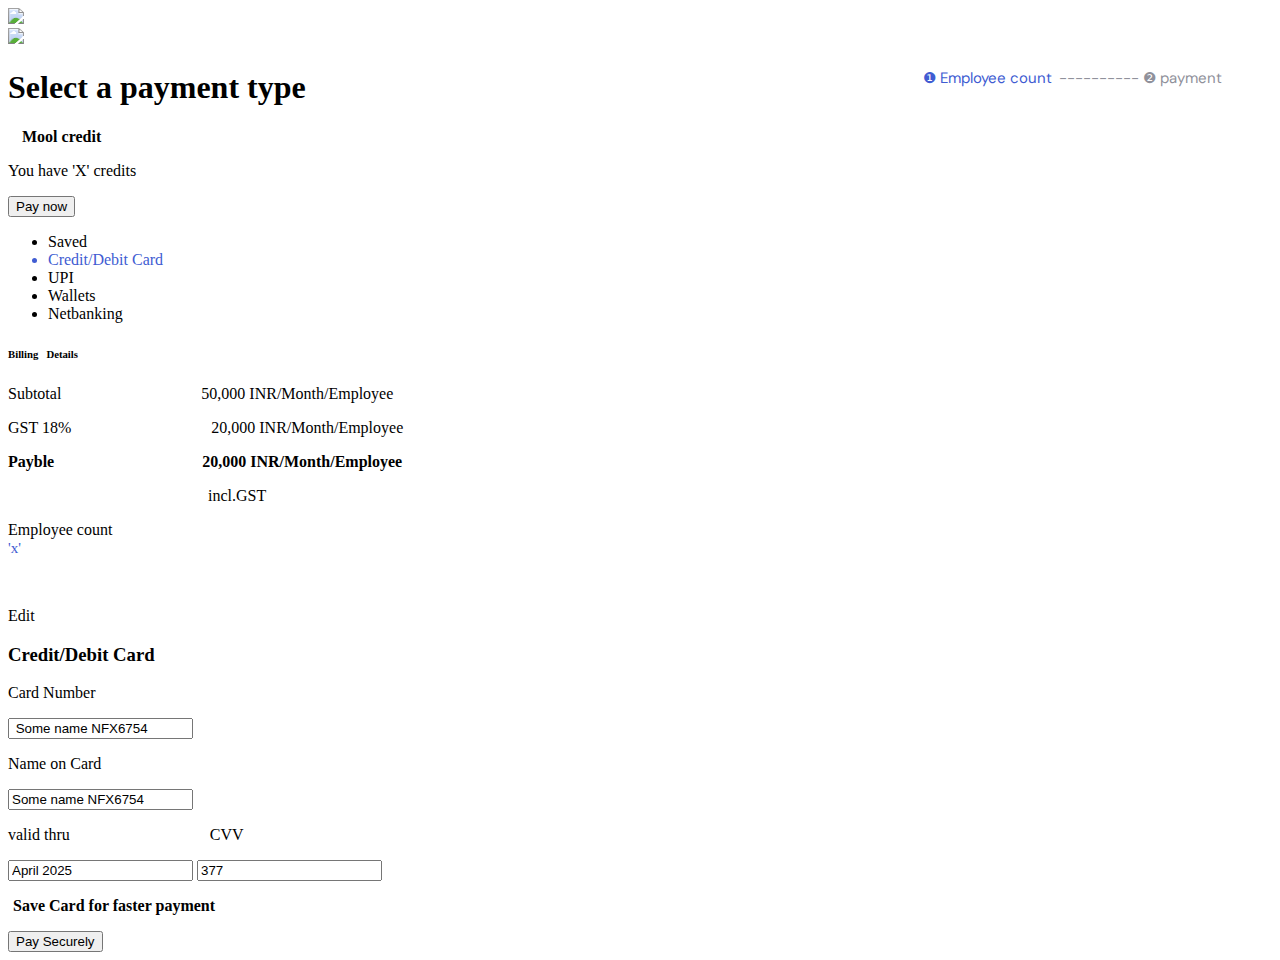
==== intern2.html @ edc1d7b3 "uploading project" ====
<!DOCTYPE html>
<html lang="en">
<head>
  <title>Hello, world!</title>
  <meta charset="UTF-8" />
  <meta name="viewport" content="width=device-width,initial-scale=1" />
  <meta name="description" content="" />
  <link rel="stylesheet" href="C:\Users\91865\sassfiles\new2.css" >
  <link rel="preconnect" href="https://fonts.googleapis.com">
<link rel="preconnect" href="https://fonts.gstatic.com" crossorigin>
<link href="https://fonts.googleapis.com/css2?family=DM+Sans&display=swap" rel="stylesheet">
</head>
<body>
  <img class="waves" src="C:\Users\91865\Pictures/Mask Group 1.png" height="120px;">
  <div class="main">
    <nav>
      <img src="C:\Users\91865\sassfiles/Group 30.svg">
      <span style='font-size:15px; font-family: DM Sans, sans-serif; color:#90919B; float:right; margin:40px auto; padding-right:50px;'> ---------- &#10103; payment </span>
      <span style='font-size:15px; font-family: DM Sans, sans-serif; color:#405CD2; float:right; margin:40px auto; padding-right:7px; '>&#10102; Employee count</span>
    </nav>
      <div class="main2">
        <h1>Select a payment type</h1>
        <div class="box"><img src="C:\Users\91865\Downloads/Layer 2.svg" height="10px;" width="10px;">
          <b>Mool credit </b><img class="sec" src="C:\Users\91865\Downloads/Layer 2 (3).svg" height="10px;" width="10px;">
          <p>You have 'X' credits</p>
          <button>Pay now</button>
        </div>
        <div class="main3">
          <ul>
            <li>Saved</li>
            <li class="li2" style= "color: #405CD2;">Credit/Debit Card</li>
            <li>UPI</li>
            <li>Wallets</li>
            <li>Netbanking</li>
          </ul>
        </div>
        <div class="side">
          <h6>Billing  &nbsp; Details</h6>
          <p>Subtotal    &nbsp; &nbsp; &nbsp; &nbsp; &nbsp; &nbsp; &nbsp; &nbsp; &nbsp; &nbsp; &nbsp; &nbsp; &nbsp; &nbsp; &nbsp; &nbsp; &nbsp; 50,000 INR/Month/Employee</p>
          <p>GST 18%  &nbsp; &nbsp; &nbsp; &nbsp; &nbsp; &nbsp; &nbsp;  &nbsp; &nbsp; &nbsp; &nbsp; &nbsp; &nbsp; &nbsp; &nbsp; &nbsp; &nbsp;  20,000 INR/Month/Employee</p>
          <b>  Payble  &nbsp; &nbsp; &nbsp; &nbsp; &nbsp; &nbsp; &nbsp; &nbsp; &nbsp;  &nbsp; &nbsp; &nbsp;  &nbsp; &nbsp; &nbsp; &nbsp; &nbsp; &nbsp; 20,000 INR/Month/Employee</b>
          <p> &nbsp; &nbsp; &nbsp; &nbsp; &nbsp; &nbsp; &nbsp; &nbsp; &nbsp; &nbsp; &nbsp; &nbsp; &nbsp; &nbsp; &nbsp &nbsp; &nbsp; &nbsp; &nbsp; &nbsp; &nbsp; &nbsp; &nbsp; &nbsp; &nbsp;  incl.GST</p>
       </div>
       <p class="count">Employee count<br> <span style='color:#405CD2; font-size:15px; margin-top:5px;'> 'x' </span> </p>
      <img class="edit" src="C:\Users\91865\Downloads/Layer 2 (4).svg" height="10px;" width="10px;"><p class="edit2">Edit</p>
      <div class="form">
        <h3> Credit/Debit Card </h3>
       <p>Card Number </p>
       <input class="first" type="text" value=" Some name NFX6754">
       <p>Name on Card </p>
       <input type="text" value ="Some name NFX6754">
       <p>valid thru &nbsp; &nbsp;  &nbsp; &nbsp; &nbsp; &nbsp; &nbsp; &nbsp; &nbsp; &nbsp; &nbsp; &nbsp; &nbsp; &nbsp; &nbsp; &nbsp; &nbsp; CVV</p>
        <input type="text" value="April 2025">
        <input type="text" value="377">
        <p class="final"><img src="C:\Users\91865\Downloads/Layer 2.svg" height="5px;" width="5px;"><b>Save Card for faster payment</b></p>
       <a href="file:///C:/Users/91865/sassfiles/intern3.html">  <button class="pay"> Pay Securely </button></a
      </div>
</div>
</body>
</html>
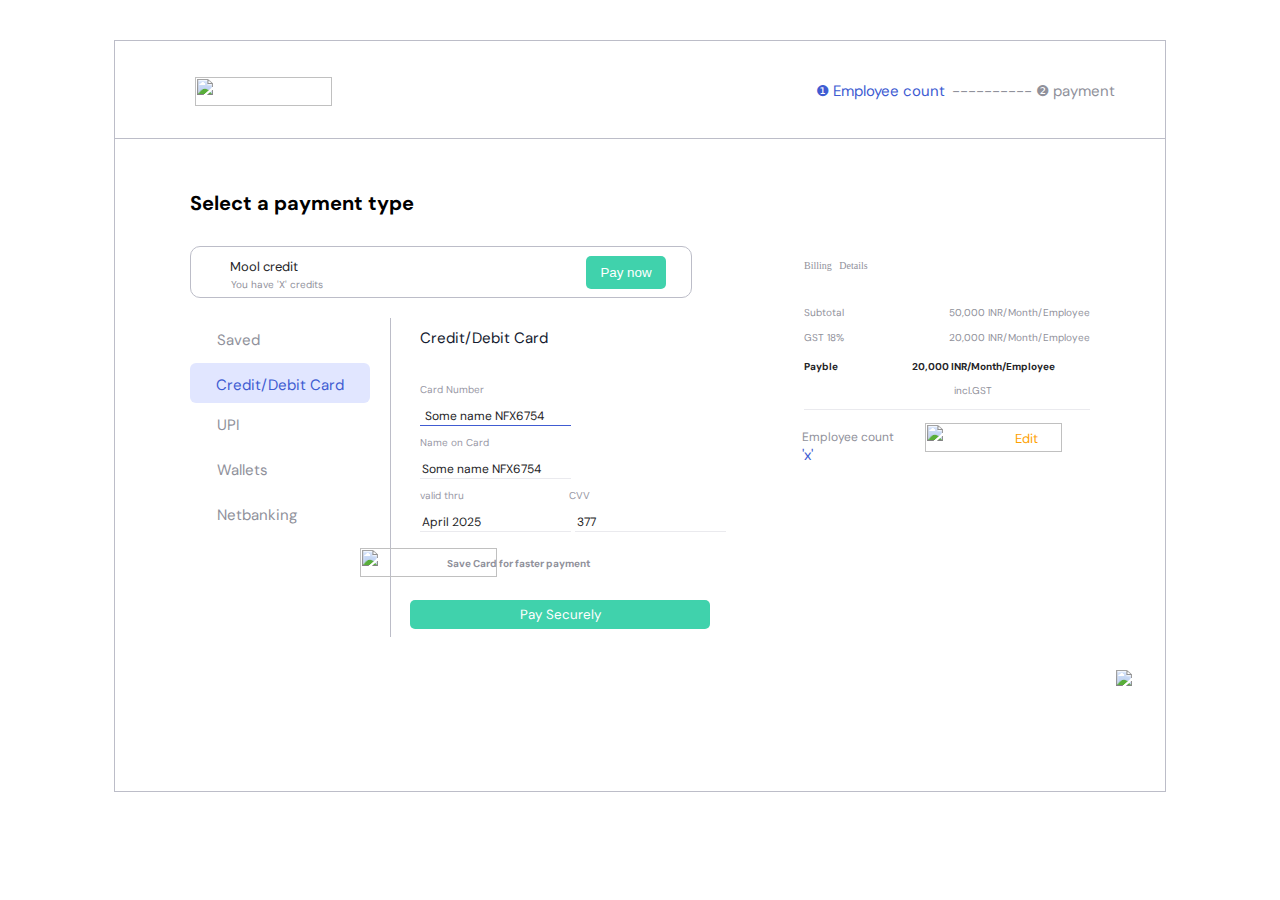
==== commit f76b75f6: "Update intern2.html" ====
--- a/intern2.html
+++ b/intern2.html
@@ -1,11 +1,11 @@
 <!DOCTYPE html>
 <html lang="en">
 <head>
-  <title>Hello, world!</title>
+  <title> 1Hello, world!</title>
   <meta charset="UTF-8" />
   <meta name="viewport" content="width=device-width,initial-scale=1" />
   <meta name="description" content="" />
-  <link rel="stylesheet" href="C:\Users\91865\sassfiles\new2.css" >
+  <link rel="stylesheet" href="https://ambika-01.github.io\new2.css" >
   <link rel="preconnect" href="https://fonts.googleapis.com">
 <link rel="preconnect" href="https://fonts.gstatic.com" crossorigin>
 <link href="https://fonts.googleapis.com/css2?family=DM+Sans&display=swap" rel="stylesheet">
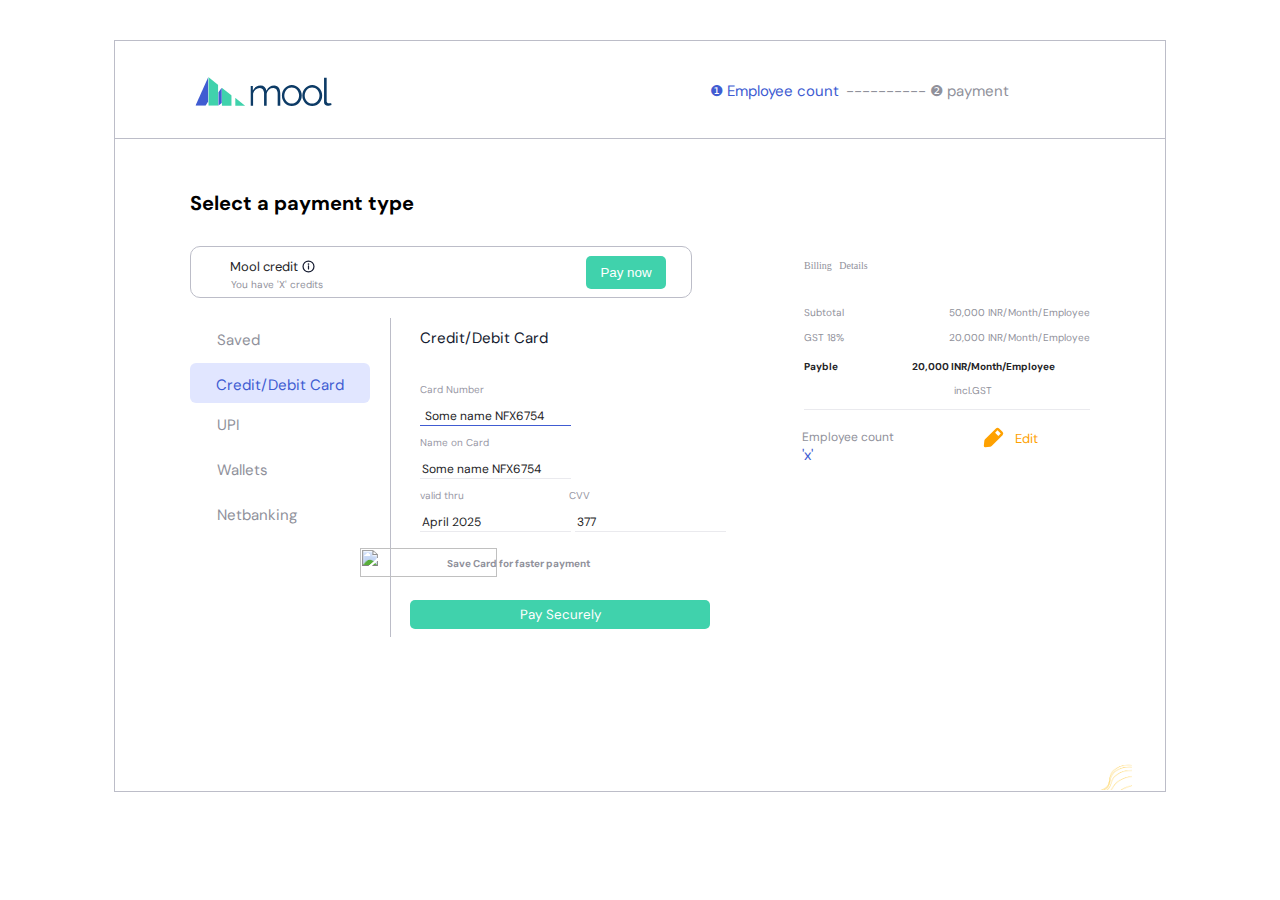
==== commit 4f8b23c2: "Update intern2.html" ====
--- a/intern2.html
+++ b/intern2.html
@@ -1,7 +1,7 @@
 <!DOCTYPE html>
 <html lang="en">
 <head>
-  <title> 1Hello, world!</title>
+  <title> 1 Hello, world!</title>
   <meta charset="UTF-8" />
   <meta name="viewport" content="width=device-width,initial-scale=1" />
   <meta name="description" content="" />
@@ -11,17 +11,17 @@
 <link href="https://fonts.googleapis.com/css2?family=DM+Sans&display=swap" rel="stylesheet">
 </head>
 <body>
-  <img class="waves" src="C:\Users\91865\Pictures/Mask Group 1.png" height="120px;">
+  <img class="waves" src="https://ambika-01.github.io/Mask%20Group%201.png" height="120px;">
   <div class="main">
     <nav>
-      <img src="C:\Users\91865\sassfiles/Group 30.svg">
+      <img src="https://ambika-01.github.io/Group%2030.svg">
       <span style='font-size:15px; font-family: DM Sans, sans-serif; color:#90919B; float:right; margin:40px auto; padding-right:50px;'> ---------- &#10103; payment </span>
       <span style='font-size:15px; font-family: DM Sans, sans-serif; color:#405CD2; float:right; margin:40px auto; padding-right:7px; '>&#10102; Employee count</span>
     </nav>
       <div class="main2">
         <h1>Select a payment type</h1>
-        <div class="box"><img src="C:\Users\91865\Downloads/Layer 2.svg" height="10px;" width="10px;">
-          <b>Mool credit </b><img class="sec" src="C:\Users\91865\Downloads/Layer 2 (3).svg" height="10px;" width="10px;">
+        <div class="box"><img src="https://ambika-01.github.io/Layer%202.svg" height="10px;" width="10px;">
+          <b>Mool credit </b><img class="sec" src="https://ambika-01.github.io/Layer%202%20(3).svg" height="10px;" width="10px;">
           <p>You have 'X' credits</p>
           <button>Pay now</button>
         </div>
@@ -42,7 +42,7 @@
           <p> &nbsp; &nbsp; &nbsp; &nbsp; &nbsp; &nbsp; &nbsp; &nbsp; &nbsp; &nbsp; &nbsp; &nbsp; &nbsp; &nbsp; &nbsp &nbsp; &nbsp; &nbsp; &nbsp; &nbsp; &nbsp; &nbsp; &nbsp; &nbsp; &nbsp;  incl.GST</p>
        </div>
        <p class="count">Employee count<br> <span style='color:#405CD2; font-size:15px; margin-top:5px;'> 'x' </span> </p>
-      <img class="edit" src="C:\Users\91865\Downloads/Layer 2 (4).svg" height="10px;" width="10px;"><p class="edit2">Edit</p>
+      <img class="edit" src="https://ambika-01.github.io/Layer%202%20(4).svg" height="10px;" width="10px;"><p class="edit2">Edit</p>
       <div class="form">
         <h3> Credit/Debit Card </h3>
        <p>Card Number </p>
@@ -52,8 +52,8 @@
        <p>valid thru &nbsp; &nbsp;  &nbsp; &nbsp; &nbsp; &nbsp; &nbsp; &nbsp; &nbsp; &nbsp; &nbsp; &nbsp; &nbsp; &nbsp; &nbsp; &nbsp; &nbsp; CVV</p>
         <input type="text" value="April 2025">
         <input type="text" value="377">
-        <p class="final"><img src="C:\Users\91865\Downloads/Layer 2.svg" height="5px;" width="5px;"><b>Save Card for faster payment</b></p>
-       <a href="file:///C:/Users/91865/sassfiles/intern3.html">  <button class="pay"> Pay Securely </button></a
+        <p class="final"><img src="https://ambika-01.github.io/Layer%202.svg" height="5px;" width="5px;"><b>Save Card for faster payment</b></p>
+       <a href="https://ambika-01.github.io/intern3.html">  <button class="pay"> Pay Securely </button></a
       </div>
 </div>
 </body>
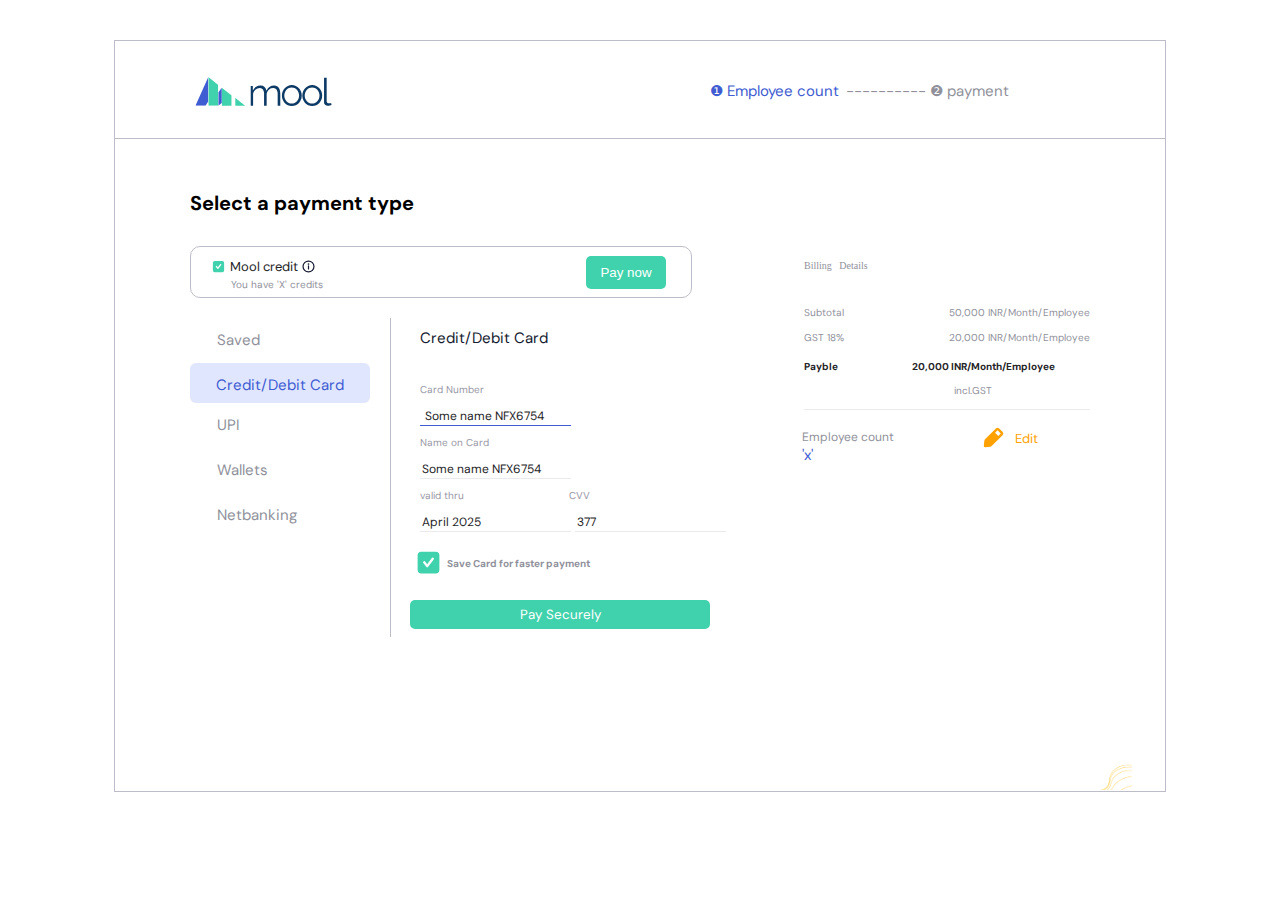
==== commit 649a8d74: "Update intern2.html" ====
--- a/intern2.html
+++ b/intern2.html
@@ -20,7 +20,7 @@
     </nav>
       <div class="main2">
         <h1>Select a payment type</h1>
-        <div class="box"><img src="https://ambika-01.github.io/Layer%202.svg" height="10px;" width="10px;">
+        <div class="box"><img src="https://ambika-01.github.io/Layer2.svg" height="10px;" width="10px;">
           <b>Mool credit </b><img class="sec" src="https://ambika-01.github.io/Layer%202%20(3).svg" height="10px;" width="10px;">
           <p>You have 'X' credits</p>
           <button>Pay now</button>
@@ -52,7 +52,7 @@
        <p>valid thru &nbsp; &nbsp;  &nbsp; &nbsp; &nbsp; &nbsp; &nbsp; &nbsp; &nbsp; &nbsp; &nbsp; &nbsp; &nbsp; &nbsp; &nbsp; &nbsp; &nbsp; CVV</p>
         <input type="text" value="April 2025">
         <input type="text" value="377">
-        <p class="final"><img src="https://ambika-01.github.io/Layer%202.svg" height="5px;" width="5px;"><b>Save Card for faster payment</b></p>
+        <p class="final"><img src="https://ambika-01.github.io/Layer2.svg" height="5px;" width="5px;"><b>Save Card for faster payment</b></p>
        <a href="https://ambika-01.github.io/intern3.html">  <button class="pay"> Pay Securely </button></a
       </div>
 </div>
